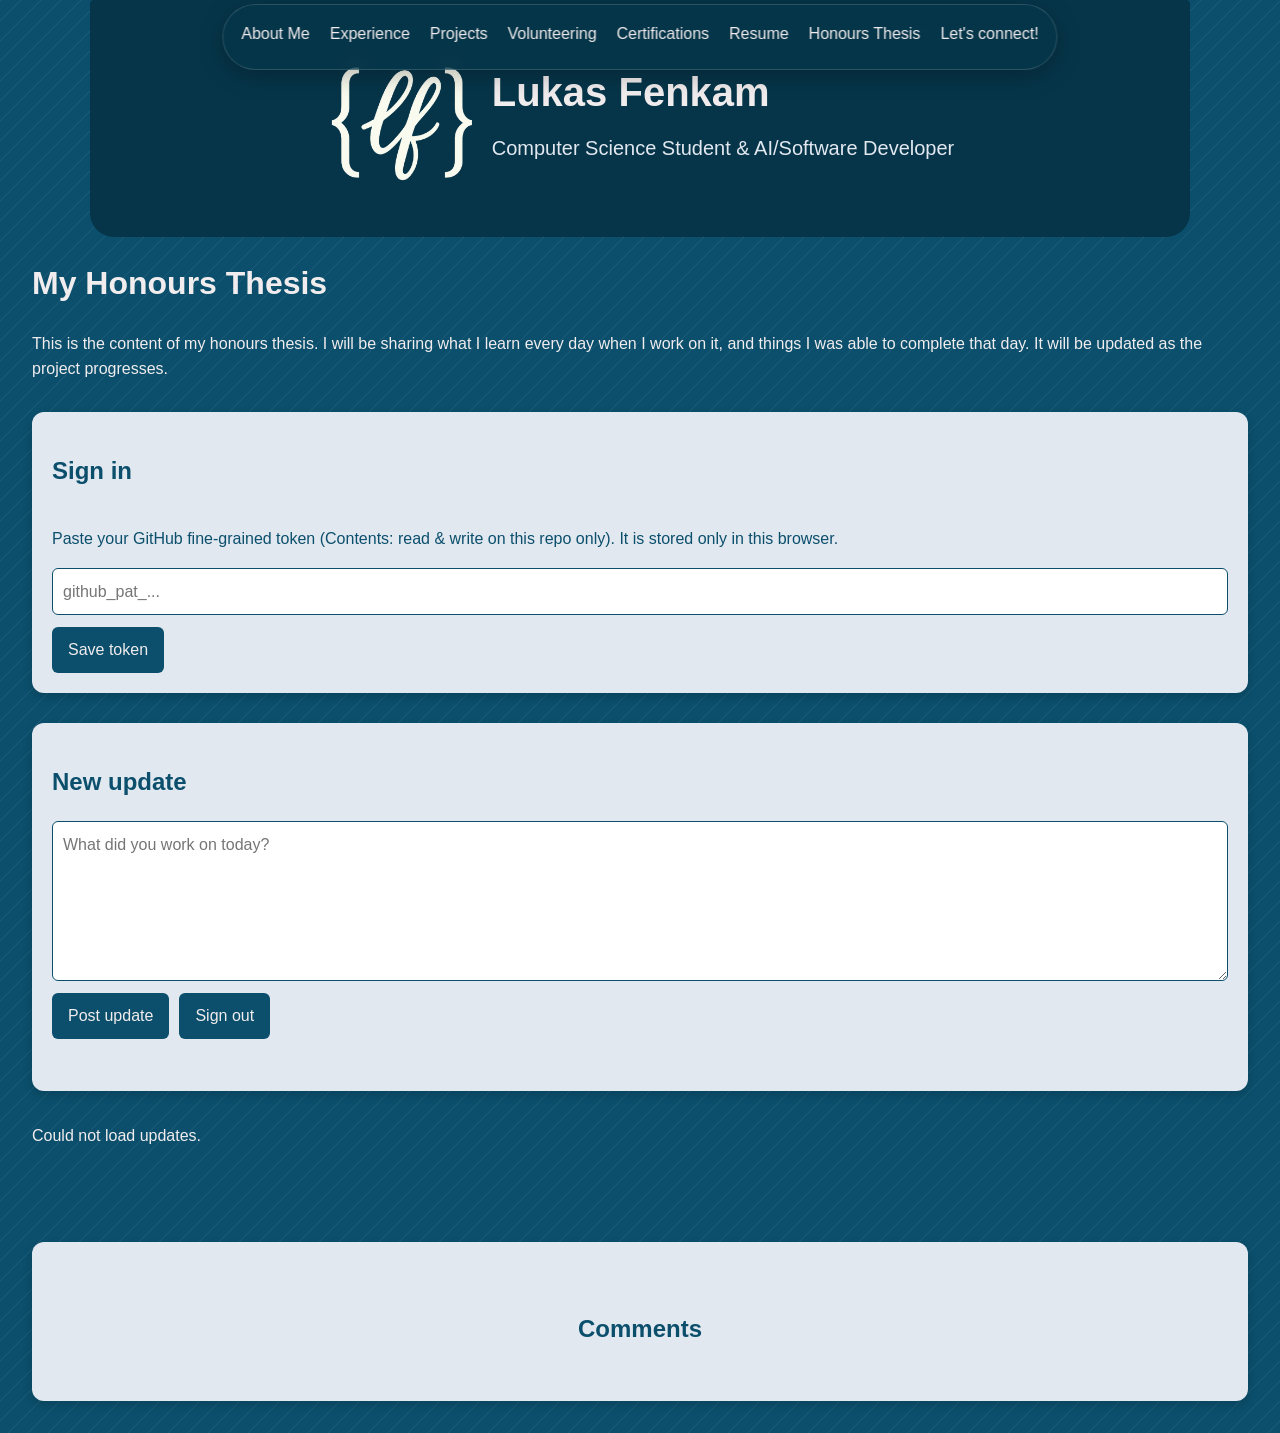
==== thesis.html @ ed62d952 "Add honours thesis page with update log and comments - Add thesis.html, a page for daily thesis prog" ====
<!DOCTYPE html>
<html lang="en">
    <head>
        <meta charset="UTF-8">
        <meta name="viewport" content="width=device-width, initial-scale=1.0">
        <title>My Honours Thesis</title>
        <link rel="stylesheet" href="site%20files/style.css" />
        <style>
            .admin-card { opacity: 100%; height: auto; }
            .admin-card:hover { transform: none; }
            .admin-card textarea, .admin-card input {
                width: 100%;
                padding: 10px;
                border-radius: 6px;
                border: 1px solid #0B4F6C;
                font: inherit;
                margin-bottom: 12px;
            }
            .admin-card textarea { min-height: 160px; resize: vertical; }
            .admin-card button, #thesis-log button { color: #F1EDEE; font: inherit; }
            #thesis-log .card { height: auto; }
            #thesis-log .card p { white-space: pre-wrap; }
            .comments-card { opacity: 100%; height: auto; }
            .comments-card:hover { transform: none; }
        </style>
    </head>
    <body>
        <header>
            <img src="images/biglogo.png" alt="Lukas Fenkam" class="profile-pic" />
            <div class="header-text">
            <h1>Lukas Fenkam</h1>
            <h2>Computer Science Student &amp; AI/Software Developer</h2>

            <nav class="menu-bar">
                <a href="index.html#about" class="nav-link">About Me</a>
                <a href="index.html#experience" class="nav-link">Experience</a>
                <a href="index.html#projects" class="nav-link">Projects</a>
                <a href="index.html#volunteering" class="nav-link">Volunteering</a>
                <a href="index.html#certifications" class="nav-link">Certifications</a>
                <a href="index.html#resume" class="nav-link">Resume</a>
                <a href="index.html#honours-thesis" class="nav-link">Honours Thesis</a>
                <a href="index.html#contact" class="nav-link">Let's connect!</a>
            </nav>
            <button class="hamburger" aria-expanded="false" aria-controls="mobile-menu" aria-label="Open menu">
                <span></span><span></span><span></span>
            </button>
            </div>
        </header>
        <h1>My Honours Thesis</h1>
        <p>This is the content of my honours thesis. I will be sharing what I learn every day when I work on it, and things I was able to complete that day. It will be updated as the project progresses. </p>

        <!-- Only shown when visiting thesis.html#admin -->
        <div class="card admin-card" id="admin-login" hidden>
            <h2>Sign in</h2>
            <p>Paste your GitHub fine-grained token (Contents: read &amp; write on this repo only). It is stored only in this browser.</p>
            <input type="password" id="admin-token" placeholder="github_pat_..." autocomplete="off">
            <button class="project-button" id="admin-save-token">Save token</button>
        </div>

        <!-- Only shown when a token is saved in this browser -->
        <div class="card admin-card" id="admin-editor" hidden>
            <h2>New update</h2>
            <textarea id="admin-text" placeholder="What did you work on today?"></textarea>
            <div class="actions">
                <button class="project-button" id="admin-post">Post update</button>
                <button class="project-button" id="admin-sign-out">Sign out</button>
            </div>
            <p id="admin-status"></p>
        </div>

        <section id="thesis-log">
            <p id="thesis-log-status">Loading updates...</p>
        </section>

        <!-- Comments are stored in this repo's GitHub Discussions via giscus.app -->
        <section id="thesis-comments">
            <div class="card comments-card">
                <h2 class="subtitle">Comments</h2>
                <script src="https://giscus.app/client.js"
                        data-repo="Luke1432/luke1432.github.io"
                        data-repo-id="R_kgDOPzz0ng"
                        data-category="Announcements"
                        data-category-id="DIC_kwDOPzz0ns4DKB-P"
                        data-mapping="pathname"
                        data-strict="1"
                        data-reactions-enabled="1"
                        data-emit-metadata="0"
                        data-input-position="top"
                        data-theme="light"
                        data-lang="en"
                        data-loading="lazy"
                        crossorigin="anonymous"
                        async>
                </script>
            </div>
        </section>

        <script>
            const REPO = 'Luke1432/luke1432.github.io';
            const FILE = 'thesis-entries.json';
            const API = `https://api.github.com/repos/${REPO}/contents/${FILE}`;
            const TOKEN_KEY = 'thesisAdminToken';

            const $ = id => document.getElementById(id);

            function getToken() {
                try { return localStorage.getItem(TOKEN_KEY); } catch { return null; }
            }

            function isAdmin() { return !!getToken(); }

            function setStatus(msg) { $('admin-status').textContent = msg; }

            function formatDate(iso) {
                return new Date(iso).toLocaleString('en-CA', {
                    dateStyle: 'long', timeStyle: 'short', timeZone: 'America/Toronto'
                });
            }

            function renderEntries(entries) {
                const log = $('thesis-log');
                log.innerHTML = '';
                if (!entries.length) {
                    const empty = document.createElement('p');
                    empty.textContent = 'No updates yet.';
                    log.appendChild(empty);
                    return;
                }
                [...entries]
                    .sort((a, b) => new Date(b.date) - new Date(a.date))
                    .forEach(entry => {
                        const card = document.createElement('div');
                        card.className = 'card';
                        const time = document.createElement('h3');
                        time.textContent = formatDate(entry.date);
                        const text = document.createElement('p');
                        text.textContent = entry.text;
                        card.append(time, text);
                        if (isAdmin()) {
                            const del = document.createElement('button');
                            del.className = 'project-button';
                            del.textContent = 'Delete';
                            del.onclick = () => deleteEntry(entry.date);
                            card.appendChild(del);
                        }
                        log.appendChild(card);
                    });
            }

            // GitHub returns file contents as base64; decode/encode as UTF-8 so emoji and accents survive
            function fromBase64(b64) {
                const bytes = Uint8Array.from(atob(b64.replace(/\n/g, '')), c => c.charCodeAt(0));
                return new TextDecoder().decode(bytes);
            }

            function toBase64(str) {
                let binary = '';
                new TextEncoder().encode(str).forEach(b => binary += String.fromCharCode(b));
                return btoa(binary);
            }

            async function github(method, body) {
                const res = await fetch(API + (method === 'GET' ? `?t=${Date.now()}` : ''), {
                    method,
                    headers: {
                        'Authorization': `Bearer ${getToken()}`,
                        'Accept': 'application/vnd.github+json'
                    },
                    body: body ? JSON.stringify(body) : undefined
                });
                if (!res.ok) throw new Error(`GitHub responded ${res.status}`);
                return res.json();
            }

            async function loadFromGitHub() {
                const file = await github('GET');
                return { sha: file.sha, entries: JSON.parse(fromBase64(file.content)) };
            }

            async function saveToGitHub(entries, sha, message) {
                await github('PUT', {
                    message,
                    sha,
                    content: toBase64(JSON.stringify(entries, null, 2) + '\n')
                });
            }

            // Visitors read the published file; when signed in, read straight from GitHub so new posts show immediately
            async function loadEntries() {
                if (isAdmin()) {
                    try {
                        renderEntries((await loadFromGitHub()).entries);
                        return;
                    } catch (err) {
                        setStatus(`Could not reach GitHub (${err.message}). Check your token.`);
                    }
                }
                try {
                    const res = await fetch(FILE, { cache: 'no-store' });
                    renderEntries(await res.json());
                } catch {
                    $('thesis-log').textContent = 'Could not load updates.';
                }
            }

            async function postEntry() {
                const text = $('admin-text').value.trim();
                if (!text) return;
                $('admin-post').disabled = true;
                setStatus('Posting...');
                try {
                    const { sha, entries } = await loadFromGitHub();
                    entries.push({ date: new Date().toISOString(), text });
                    await saveToGitHub(entries, sha, 'Add thesis log entry');
                    $('admin-text').value = '';
                    renderEntries(entries);
                    setStatus('Posted! Visitors will see it in about a minute.');
                } catch (err) {
                    setStatus(`Failed to post (${err.message}).`);
                } finally {
                    $('admin-post').disabled = false;
                }
            }

            async function deleteEntry(date) {
                if (!confirm('Delete this update?')) return;
                setStatus('Deleting...');
                try {
                    const { sha, entries } = await loadFromGitHub();
                    const remaining = entries.filter(e => e.date !== date);
                    await saveToGitHub(remaining, sha, 'Remove thesis log entry');
                    renderEntries(remaining);
                    setStatus('Deleted.');
                } catch (err) {
                    setStatus(`Failed to delete (${err.message}).`);
                }
            }

            function updateAdminView() {
                $('admin-editor').hidden = !isAdmin();
                $('admin-login').hidden = isAdmin() || location.hash !== '#admin';
            }

            $('admin-save-token').onclick = () => {
                const token = $('admin-token').value.trim();
                if (!token) return;
                try { localStorage.setItem(TOKEN_KEY, token); } catch {}
                $('admin-token').value = '';
                history.replaceState(null, '', location.pathname);
                updateAdminView();
                loadEntries();
            };

            $('admin-sign-out').onclick = () => {
                try { localStorage.removeItem(TOKEN_KEY); } catch {}
                updateAdminView();
                loadEntries();
            };

            $('admin-post').onclick = postEntry;
            window.addEventListener('hashchange', updateAdminView);

            updateAdminView();
            loadEntries();
        </script>
    </body>
</html>
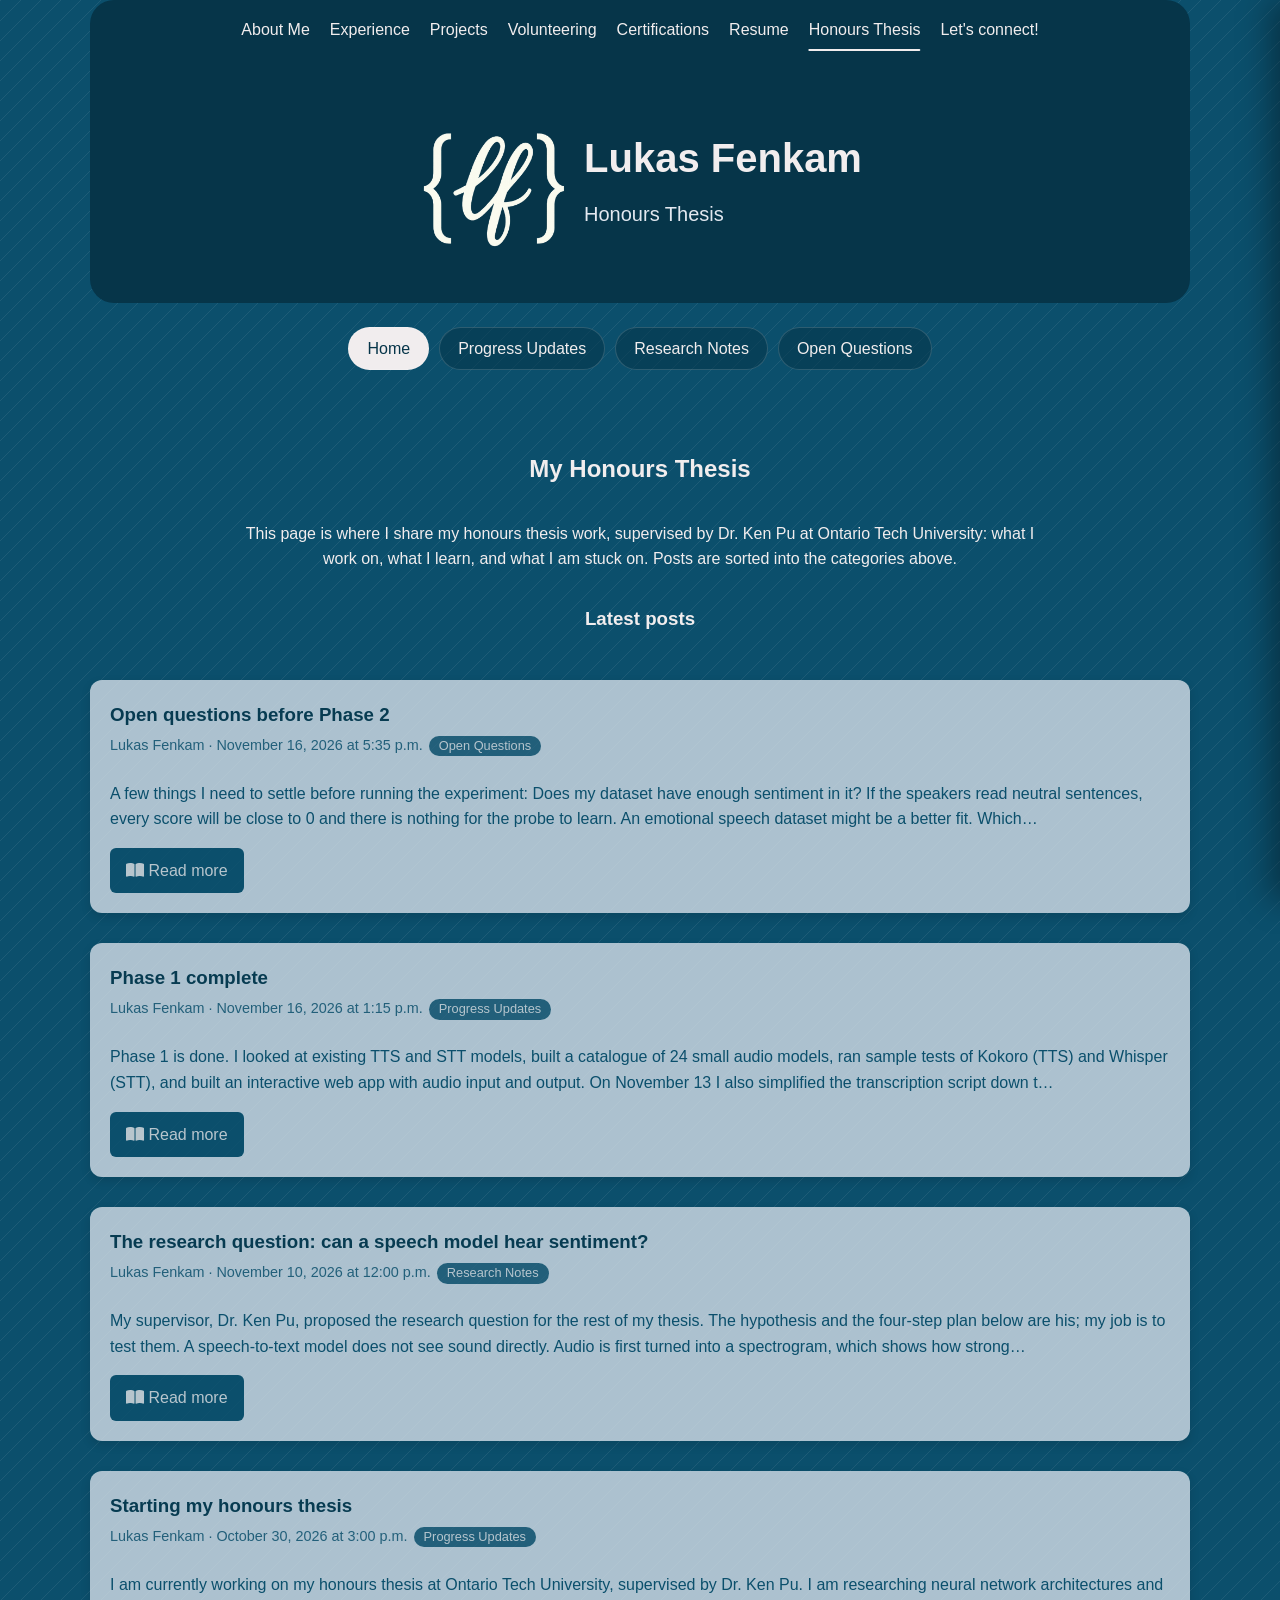
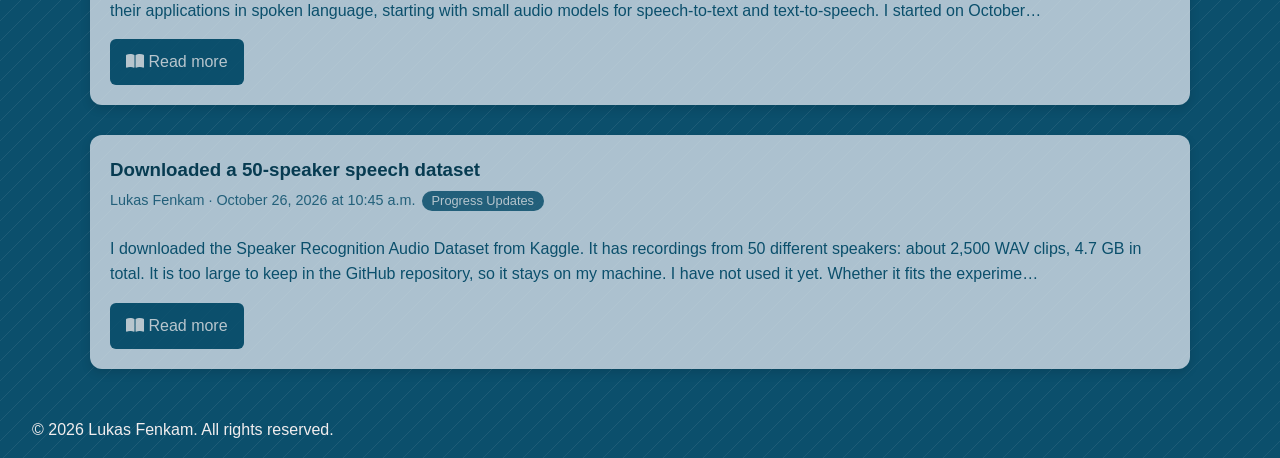
==== commit f6dda505: "Add honours thesis log page - Add thesis.html: a dated log of thesis progress, sorted into   Progres" ====
--- a/thesis.html
+++ b/thesis.html
@@ -1,267 +1,417 @@
 <!DOCTYPE html>
 <html lang="en">
-    <head>
-        <meta charset="UTF-8">
-        <meta name="viewport" content="width=device-width, initial-scale=1.0">
-        <title>My Honours Thesis</title>
-        <link rel="stylesheet" href="site%20files/style.css" />
-        <style>
-            .admin-card { opacity: 100%; height: auto; }
-            .admin-card:hover { transform: none; }
-            .admin-card textarea, .admin-card input {
-                width: 100%;
-                padding: 10px;
-                border-radius: 6px;
-                border: 1px solid #0B4F6C;
-                font: inherit;
-                margin-bottom: 12px;
-            }
-            .admin-card textarea { min-height: 160px; resize: vertical; }
-            .admin-card button, #thesis-log button { color: #F1EDEE; font: inherit; }
-            #thesis-log .card { height: auto; }
-            #thesis-log .card p { white-space: pre-wrap; }
-            .comments-card { opacity: 100%; height: auto; }
-            .comments-card:hover { transform: none; }
-        </style>
-    </head>
-    <body>
-        <header>
-            <img src="images/biglogo.png" alt="Lukas Fenkam" class="profile-pic" />
-            <div class="header-text">
-            <h1>Lukas Fenkam</h1>
-            <h2>Computer Science Student &amp; AI/Software Developer</h2>
-
-            <nav class="menu-bar">
-                <a href="index.html#about" class="nav-link">About Me</a>
-                <a href="index.html#experience" class="nav-link">Experience</a>
-                <a href="index.html#projects" class="nav-link">Projects</a>
-                <a href="index.html#volunteering" class="nav-link">Volunteering</a>
-                <a href="index.html#certifications" class="nav-link">Certifications</a>
-                <a href="index.html#resume" class="nav-link">Resume</a>
-                <a href="index.html#honours-thesis" class="nav-link">Honours Thesis</a>
-                <a href="index.html#contact" class="nav-link">Let's connect!</a>
-            </nav>
-            <button class="hamburger" aria-expanded="false" aria-controls="mobile-menu" aria-label="Open menu">
-                <span></span><span></span><span></span>
-            </button>
-            </div>
-        </header>
-        <h1>My Honours Thesis</h1>
-        <p>This is the content of my honours thesis. I will be sharing what I learn every day when I work on it, and things I was able to complete that day. It will be updated as the project progresses. </p>
-
-        <!-- Only shown when visiting thesis.html#admin -->
-        <div class="card admin-card" id="admin-login" hidden>
-            <h2>Sign in</h2>
-            <p>Paste your GitHub fine-grained token (Contents: read &amp; write on this repo only). It is stored only in this browser.</p>
-            <input type="password" id="admin-token" placeholder="github_pat_..." autocomplete="off">
-            <button class="project-button" id="admin-save-token">Save token</button>
-        </div>
-
-        <!-- Only shown when a token is saved in this browser -->
-        <div class="card admin-card" id="admin-editor" hidden>
-            <h2>New update</h2>
-            <textarea id="admin-text" placeholder="What did you work on today?"></textarea>
-            <div class="actions">
-                <button class="project-button" id="admin-post">Post update</button>
-                <button class="project-button" id="admin-sign-out">Sign out</button>
-            </div>
-            <p id="admin-status"></p>
-        </div>
-
-        <section id="thesis-log">
-            <p id="thesis-log-status">Loading updates...</p>
-        </section>
-
-        <!-- Comments are stored in this repo's GitHub Discussions via giscus.app -->
-        <section id="thesis-comments">
-            <div class="card comments-card">
-                <h2 class="subtitle">Comments</h2>
-                <script src="https://giscus.app/client.js"
-                        data-repo="Luke1432/luke1432.github.io"
-                        data-repo-id="R_kgDOPzz0ng"
-                        data-category="Announcements"
-                        data-category-id="DIC_kwDOPzz0ns4DKB-P"
-                        data-mapping="pathname"
-                        data-strict="1"
-                        data-reactions-enabled="1"
-                        data-emit-metadata="0"
-                        data-input-position="top"
-                        data-theme="light"
-                        data-lang="en"
-                        data-loading="lazy"
-                        crossorigin="anonymous"
-                        async>
-                </script>
-            </div>
-        </section>
-
-        <script>
-            const REPO = 'Luke1432/luke1432.github.io';
-            const FILE = 'thesis-entries.json';
-            const API = `https://api.github.com/repos/${REPO}/contents/${FILE}`;
-            const TOKEN_KEY = 'thesisAdminToken';
-
-            const $ = id => document.getElementById(id);
-
-            function getToken() {
-                try { return localStorage.getItem(TOKEN_KEY); } catch { return null; }
-            }
-
-            function isAdmin() { return !!getToken(); }
-
-            function setStatus(msg) { $('admin-status').textContent = msg; }
-
-            function formatDate(iso) {
-                return new Date(iso).toLocaleString('en-CA', {
-                    dateStyle: 'long', timeStyle: 'short', timeZone: 'America/Toronto'
-                });
-            }
-
-            function renderEntries(entries) {
-                const log = $('thesis-log');
-                log.innerHTML = '';
-                if (!entries.length) {
-                    const empty = document.createElement('p');
-                    empty.textContent = 'No updates yet.';
-                    log.appendChild(empty);
-                    return;
-                }
-                [...entries]
-                    .sort((a, b) => new Date(b.date) - new Date(a.date))
-                    .forEach(entry => {
-                        const card = document.createElement('div');
-                        card.className = 'card';
-                        const time = document.createElement('h3');
-                        time.textContent = formatDate(entry.date);
-                        const text = document.createElement('p');
-                        text.textContent = entry.text;
-                        card.append(time, text);
-                        if (isAdmin()) {
-                            const del = document.createElement('button');
-                            del.className = 'project-button';
-                            del.textContent = 'Delete';
-                            del.onclick = () => deleteEntry(entry.date);
-                            card.appendChild(del);
-                        }
-                        log.appendChild(card);
-                    });
-            }
-
-            // GitHub returns file contents as base64; decode/encode as UTF-8 so emoji and accents survive
-            function fromBase64(b64) {
-                const bytes = Uint8Array.from(atob(b64.replace(/\n/g, '')), c => c.charCodeAt(0));
-                return new TextDecoder().decode(bytes);
-            }
-
-            function toBase64(str) {
-                let binary = '';
-                new TextEncoder().encode(str).forEach(b => binary += String.fromCharCode(b));
-                return btoa(binary);
-            }
-
-            async function github(method, body) {
-                const res = await fetch(API + (method === 'GET' ? `?t=${Date.now()}` : ''), {
-                    method,
-                    headers: {
-                        'Authorization': `Bearer ${getToken()}`,
-                        'Accept': 'application/vnd.github+json'
-                    },
-                    body: body ? JSON.stringify(body) : undefined
-                });
-                if (!res.ok) throw new Error(`GitHub responded ${res.status}`);
-                return res.json();
-            }
-
-            async function loadFromGitHub() {
-                const file = await github('GET');
-                return { sha: file.sha, entries: JSON.parse(fromBase64(file.content)) };
-            }
-
-            async function saveToGitHub(entries, sha, message) {
-                await github('PUT', {
-                    message,
-                    sha,
-                    content: toBase64(JSON.stringify(entries, null, 2) + '\n')
-                });
-            }
-
-            // Visitors read the published file; when signed in, read straight from GitHub so new posts show immediately
-            async function loadEntries() {
-                if (isAdmin()) {
-                    try {
-                        renderEntries((await loadFromGitHub()).entries);
-                        return;
-                    } catch (err) {
-                        setStatus(`Could not reach GitHub (${err.message}). Check your token.`);
-                    }
-                }
-                try {
-                    const res = await fetch(FILE, { cache: 'no-store' });
-                    renderEntries(await res.json());
-                } catch {
-                    $('thesis-log').textContent = 'Could not load updates.';
-                }
-            }
-
-            async function postEntry() {
-                const text = $('admin-text').value.trim();
-                if (!text) return;
-                $('admin-post').disabled = true;
-                setStatus('Posting...');
-                try {
-                    const { sha, entries } = await loadFromGitHub();
-                    entries.push({ date: new Date().toISOString(), text });
-                    await saveToGitHub(entries, sha, 'Add thesis log entry');
-                    $('admin-text').value = '';
-                    renderEntries(entries);
-                    setStatus('Posted! Visitors will see it in about a minute.');
-                } catch (err) {
-                    setStatus(`Failed to post (${err.message}).`);
-                } finally {
-                    $('admin-post').disabled = false;
-                }
-            }
-
-            async function deleteEntry(date) {
-                if (!confirm('Delete this update?')) return;
-                setStatus('Deleting...');
-                try {
-                    const { sha, entries } = await loadFromGitHub();
-                    const remaining = entries.filter(e => e.date !== date);
-                    await saveToGitHub(remaining, sha, 'Remove thesis log entry');
-                    renderEntries(remaining);
-                    setStatus('Deleted.');
-                } catch (err) {
-                    setStatus(`Failed to delete (${err.message}).`);
-                }
-            }
-
-            function updateAdminView() {
-                $('admin-editor').hidden = !isAdmin();
-                $('admin-login').hidden = isAdmin() || location.hash !== '#admin';
-            }
-
-            $('admin-save-token').onclick = () => {
-                const token = $('admin-token').value.trim();
-                if (!token) return;
-                try { localStorage.setItem(TOKEN_KEY, token); } catch {}
-                $('admin-token').value = '';
-                history.replaceState(null, '', location.pathname);
-                updateAdminView();
-                loadEntries();
-            };
-
-            $('admin-sign-out').onclick = () => {
-                try { localStorage.removeItem(TOKEN_KEY); } catch {}
-                updateAdminView();
-                loadEntries();
-            };
-
-            $('admin-post').onclick = postEntry;
-            window.addEventListener('hashchange', updateAdminView);
-
-            updateAdminView();
-            loadEntries();
-        </script>
-    </body>
+
+<head>
+  <meta charset="UTF-8" />
+  <meta name="viewport" content="width=device-width, initial-scale=1, viewport-fit=cover" />
+  <meta name="description" content="Updates and research notes from Lukas Fenkam's honours thesis at Ontario Tech University.">
+  <link rel="stylesheet" href="site%20files/style.css" />
+  <link rel="stylesheet" href="https://cdnjs.cloudflare.com/ajax/libs/font-awesome/6.5.2/css/all.min.css" />
+  <link rel="icon" type="image/png" sizes="171x172" href="images/logo.png" />
+  <link rel="icon" type="image/png" sizes="552x474" href="images/biglogo.png" />
+  <title>Lukas Fenkam | Honours Thesis</title>
+  <style>
+    .thesis {
+      max-width: 1100px;
+      margin: 0 auto;
+    }
+
+    .thesis-tabs {
+      display: flex;
+      flex-wrap: wrap;
+      justify-content: center;
+      gap: 10px;
+      margin-top: 24px;
+    }
+
+    .thesis-tabs button {
+      font: inherit;
+      color: #F1EDEE;
+      background: rgba(6,53,73,0.55);
+      border: 1px solid rgba(255,255,255,0.15);
+      border-radius: 999px;
+      padding: 8px 18px;
+      cursor: pointer;
+      transition: background 0.3s ease;
+    }
+
+    .thesis-tabs button:hover { background: #145A7A; }
+
+    .thesis-tabs button.active {
+      background: #F1EDEE;
+      color: #063549;
+    }
+
+    .thesis .intro {
+      text-align: center;
+      max-width: 800px;
+      margin: 0 auto;
+    }
+
+    .post-list {
+      display: flex;
+      flex-direction: column;
+      gap: 0;
+    }
+
+    .post-card { height: auto; }
+
+    .post-card h3 {
+      text-align: left;
+      margin: 0 0 4px;
+    }
+
+    .post-card h3 a {
+      color: #063549;
+      padding: 0;
+    }
+
+    .post-meta {
+      font-size: 0.9rem;
+      margin: 0 0 8px;
+      opacity: 0.85;
+    }
+
+    .post-tag {
+      display: inline-block;
+      background: #0B4F6C;
+      color: #F1EDEE;
+      border-radius: 999px;
+      padding: 0 10px;
+      margin-left: 6px;
+      font-size: 0.8rem;
+    }
+
+    .post-card .project-button {
+      color: #F1EDEE;
+      font: inherit;
+    }
+
+    /* The open post is for reading, so no fade or hover lift */
+    .post-full {
+      opacity: 100%;
+      height: auto;
+    }
+
+    .post-full:hover { transform: none; }
+
+    /* Keep single line breaks in post bodies, so numbered and dashed lists show one item per line */
+    .post-full p { white-space: pre-line; }
+
+    .post-full h2 {
+      text-align: left;
+      margin: 0 0 4px;
+    }
+
+    .post-links h3 {
+      text-align: left;
+      margin: 20px 0 8px;
+      font-size: 1rem;
+    }
+
+    .post-links .link-row {
+      display: flex;
+      flex-wrap: wrap;
+      gap: 10px;
+    }
+
+    .post-links .project-button {
+      color: #F1EDEE;
+      text-decoration: none;
+      display: inline-block;
+      margin-top: 0;
+    }
+
+    .back-link { margin-top: 16px; }
+
+    .empty {
+      text-align: center;
+      opacity: 0.85;
+    }
+  </style>
+</head>
+
+<body>
+  <header>
+    <img src="images/biglogo.png" alt="Lukas Fenkam" class="profile-pic" />
+    <div class="header-text">
+      <h1>Lukas Fenkam</h1>
+      <h2>Honours Thesis</h2>
+
+      <nav class="menu-bar">
+        <a href="index.html#about" class="nav-link">About Me</a>
+        <a href="index.html#experience" class="nav-link">Experience</a>
+        <a href="index.html#projects" class="nav-link">Projects</a>
+        <a href="index.html#volunteering" class="nav-link">Volunteering</a>
+        <a href="index.html#certifications" class="nav-link">Certifications</a>
+        <a href="index.html#resume" class="nav-link">Resume</a>
+        <a href="thesis.html" class="nav-link" aria-current="page">Honours Thesis</a>
+        <a href="index.html#contact" class="nav-link">Let's connect!</a>
+      </nav>
+      <button class="hamburger" aria-expanded="false" aria-controls="mobile-menu" aria-label="Open menu">
+        <span></span><span></span><span></span>
+      </button>
+    </div>
+  </header>
+  <nav id="mobile-menu" class="mobile-menu" hidden>
+    <a href="index.html#about">About Me</a>
+    <a href="index.html#experience">Experience</a>
+    <a href="index.html#projects">Projects</a>
+    <a href="index.html#volunteering">Volunteering</a>
+    <a href="index.html#certifications">Certifications</a>
+    <a href="index.html#resume">Resume</a>
+    <a href="thesis.html">Honours Thesis</a>
+    <a href="index.html#contact">Let's connect!</a>
+  </nav>
+
+  <main class="thesis">
+    <nav class="thesis-tabs" id="thesis-tabs"></nav>
+
+    <!-- Home: intro and latest posts from every category -->
+    <section id="view-home" hidden>
+      <h2 class="subtitle">My Honours Thesis</h2>
+      <p class="intro">
+        This page is where I share my honours thesis work, supervised by Dr. Ken Pu at Ontario Tech University: what I work on, what I learn,
+        and what I am stuck on. Posts are sorted into the categories above.
+      </p>
+      <h3>Latest posts</h3>
+      <div class="post-list" id="home-posts"></div>
+    </section>
+
+    <!-- One category's posts -->
+    <section id="view-category" hidden>
+      <h2 class="subtitle" id="category-title"></h2>
+      <p class="intro" id="category-description"></p>
+      <div class="post-list" id="category-posts"></div>
+    </section>
+
+    <!-- A single post -->
+    <section id="view-post" hidden>
+      <a href="#" class="back-link" id="back-link"><i class="fa-solid fa-arrow-left"></i> Back</a>
+      <article class="card post-full" id="post-full"></article>
+    </section>
+  </main>
+
+  <button id="backToTop" title="Go to top" aria-label="Back to top">
+    <i class="fa-solid fa-arrow-up"></i>
+  </button>
+
+  <footer>
+    <p>&copy; 2026 Lukas Fenkam. All rights reserved.</p>
+  </footer>
+
+  <script src="site%20files/thesis-posts.js"></script>
+  <script>
+    const $ = id => document.getElementById(id);
+    const EXCERPT_LENGTH = 280;
+
+    // Post dates are written in Toronto time without an offset, so parse them as written
+    function formatDate(date) {
+      const [d, t = "00:00"] = date.split("T");
+      const [y, m, day] = d.split("-").map(Number);
+      const [h, min] = t.split(":").map(Number);
+      return new Date(y, m - 1, day, h, min).toLocaleString("en-CA", {
+        dateStyle: "long", timeStyle: "short"
+      });
+    }
+
+    function categoryName(id) {
+      const cat = THESIS_CATEGORIES.find(c => c.id === id);
+      return cat ? cat.name : id;
+    }
+
+    function newestFirst(posts) {
+      return [...posts].sort((a, b) => b.date.localeCompare(a.date));
+    }
+
+    function createMeta(post) {
+      const meta = document.createElement("p");
+      meta.className = "post-meta";
+      meta.textContent = `Lukas Fenkam · ${formatDate(post.date)}`;
+      const tag = document.createElement("span");
+      tag.className = "post-tag";
+      tag.textContent = categoryName(post.category);
+      meta.appendChild(tag);
+      return meta;
+    }
+
+    function createParagraphs(text) {
+      return text.split(/\n\s*\n/).map(chunk => {
+        const p = document.createElement("p");
+        p.textContent = chunk.trim();
+        return p;
+      });
+    }
+
+    // Optional documentation links under a full post: [{ label, url }, ...]
+    function createLinks(post) {
+      if (!post.links || !post.links.length) return [];
+      const section = document.createElement("div");
+      section.className = "post-links";
+      const heading = document.createElement("h3");
+      heading.textContent = "Documentation & code";
+      const row = document.createElement("div");
+      row.className = "link-row";
+      post.links.forEach(({ label, url }) => {
+        const a = document.createElement("a");
+        a.className = "project-button";
+        a.href = url;
+        a.target = "_blank";
+        a.rel = "noopener";
+        a.innerHTML = '<i class="fa-solid fa-arrow-up-right-from-square"></i> ';
+        a.append(label);
+        row.appendChild(a);
+      });
+      section.append(heading, row);
+      return [section];
+    }
+
+    function createPostCard(post) {
+      const card = document.createElement("div");
+      card.className = "card post-card";
+
+      const title = document.createElement("h3");
+      const link = document.createElement("a");
+      link.href = `#post/${post.id}`;
+      link.textContent = post.title;
+      title.appendChild(link);
+
+      const excerpt = document.createElement("p");
+      excerpt.textContent = post.body.length > EXCERPT_LENGTH
+        ? post.body.slice(0, EXCERPT_LENGTH).trimEnd() + "…"
+        : post.body;
+
+      const open = document.createElement("button");
+      open.className = "project-button";
+      open.innerHTML = '<i class="fa-solid fa-book-open"></i> Read more';
+      open.onclick = () => { location.hash = `post/${post.id}`; };
+
+      card.append(title, createMeta(post), excerpt, open);
+      return card;
+    }
+
+    function renderList(container, posts) {
+      container.innerHTML = "";
+      if (!posts.length) {
+        const empty = document.createElement("p");
+        empty.className = "empty";
+        empty.textContent = "No posts here yet.";
+        container.appendChild(empty);
+        return;
+      }
+      newestFirst(posts).forEach(post => container.appendChild(createPostCard(post)));
+    }
+
+    function renderTabs(activeId) {
+      const tabs = $("thesis-tabs");
+      tabs.innerHTML = "";
+      [{ id: "home", name: "Home" }, ...THESIS_CATEGORIES].forEach(cat => {
+        const btn = document.createElement("button");
+        btn.textContent = cat.name;
+        if (cat.id === activeId) btn.classList.add("active");
+        btn.onclick = () => { location.hash = cat.id === "home" ? "" : cat.id; };
+        tabs.appendChild(btn);
+      });
+    }
+
+    function showView(name) {
+      ["home", "category", "post"].forEach(v => { $(`view-${v}`).hidden = v !== name; });
+      window.scrollTo(0, 0);
+    }
+
+    function showHome() {
+      renderTabs("home");
+      renderList($("home-posts"), newestFirst(THESIS_POSTS).slice(0, 5));
+      showView("home");
+    }
+
+    function showCategory(cat) {
+      renderTabs(cat.id);
+      $("category-title").textContent = cat.name;
+      $("category-description").textContent = cat.description;
+      renderList($("category-posts"), THESIS_POSTS.filter(p => p.category === cat.id));
+      showView("category");
+    }
+
+    function showPost(post) {
+      renderTabs(post.category);
+      const article = $("post-full");
+      article.innerHTML = "";
+      const title = document.createElement("h2");
+      title.textContent = post.title;
+      article.append(title, createMeta(post), ...createParagraphs(post.body), ...createLinks(post));
+      $("back-link").href = `#${post.category}`;
+      document.title = `${post.title} | Lukas Fenkam`;
+      showView("post");
+    }
+
+    // Routes: "" -> home, "#<category>" -> category list, "#post/<id>" -> single post
+    function route() {
+      document.title = "Lukas Fenkam | Honours Thesis";
+      const hash = decodeURIComponent(location.hash.slice(1));
+      if (hash.startsWith("post/")) {
+        const post = THESIS_POSTS.find(p => p.id === hash.slice(5));
+        if (post) return showPost(post);
+      }
+      const cat = THESIS_CATEGORIES.find(c => c.id === hash);
+      if (cat) return showCategory(cat);
+      showHome();
+    }
+
+    window.addEventListener("hashchange", route);
+    route();
+  </script>
+  <script>
+    (function () {
+      const nav = document.querySelector(".menu-bar");
+      const backToTopBtn = $("backToTop");
+
+      function setNavPaddingVar() {
+        document.documentElement.style.setProperty("--nav-h", (nav.offsetHeight || 0) + "px");
+      }
+
+      function onScroll() {
+        const y = window.scrollY || 0;
+        nav.classList.toggle("scrolled", y > 50);
+        nav.classList.toggle("at-top", y <= 2);
+        backToTopBtn.classList.toggle("show", y > 400);
+      }
+
+      backToTopBtn.addEventListener("click", () => window.scrollTo({ top: 0, behavior: "smooth" }));
+      window.addEventListener("scroll", onScroll, { passive: true });
+      window.addEventListener("resize", setNavPaddingVar);
+      window.addEventListener("load", () => { setNavPaddingVar(); onScroll(); });
+    })();
+  </script>
+  <script>
+    (function () {
+      const btn = document.querySelector(".hamburger");
+      const panel = document.getElementById("mobile-menu");
+      if (!btn || !panel) return;
+
+      function openMenu() {
+        panel.hidden = false;
+        requestAnimationFrame(() => panel.classList.add("open"));
+        btn.setAttribute("aria-expanded", "true");
+        document.body.style.overflow = "hidden";
+      }
+
+      function closeMenu() {
+        panel.classList.remove("open");
+        btn.setAttribute("aria-expanded", "false");
+        document.body.style.overflow = "";
+        setTimeout(() => { panel.hidden = true; }, 200);
+      }
+
+      btn.addEventListener("click", () => {
+        panel.classList.contains("open") ? closeMenu() : openMenu();
+      });
+
+      panel.querySelectorAll("a").forEach(a => a.addEventListener("click", closeMenu));
+      window.addEventListener("keydown", (e) => { if (e.key === "Escape") closeMenu(); });
+      window.addEventListener("resize", () => { if (window.innerWidth > 768) closeMenu(); });
+    })();
+  </script>
+</body>
+
 </html>
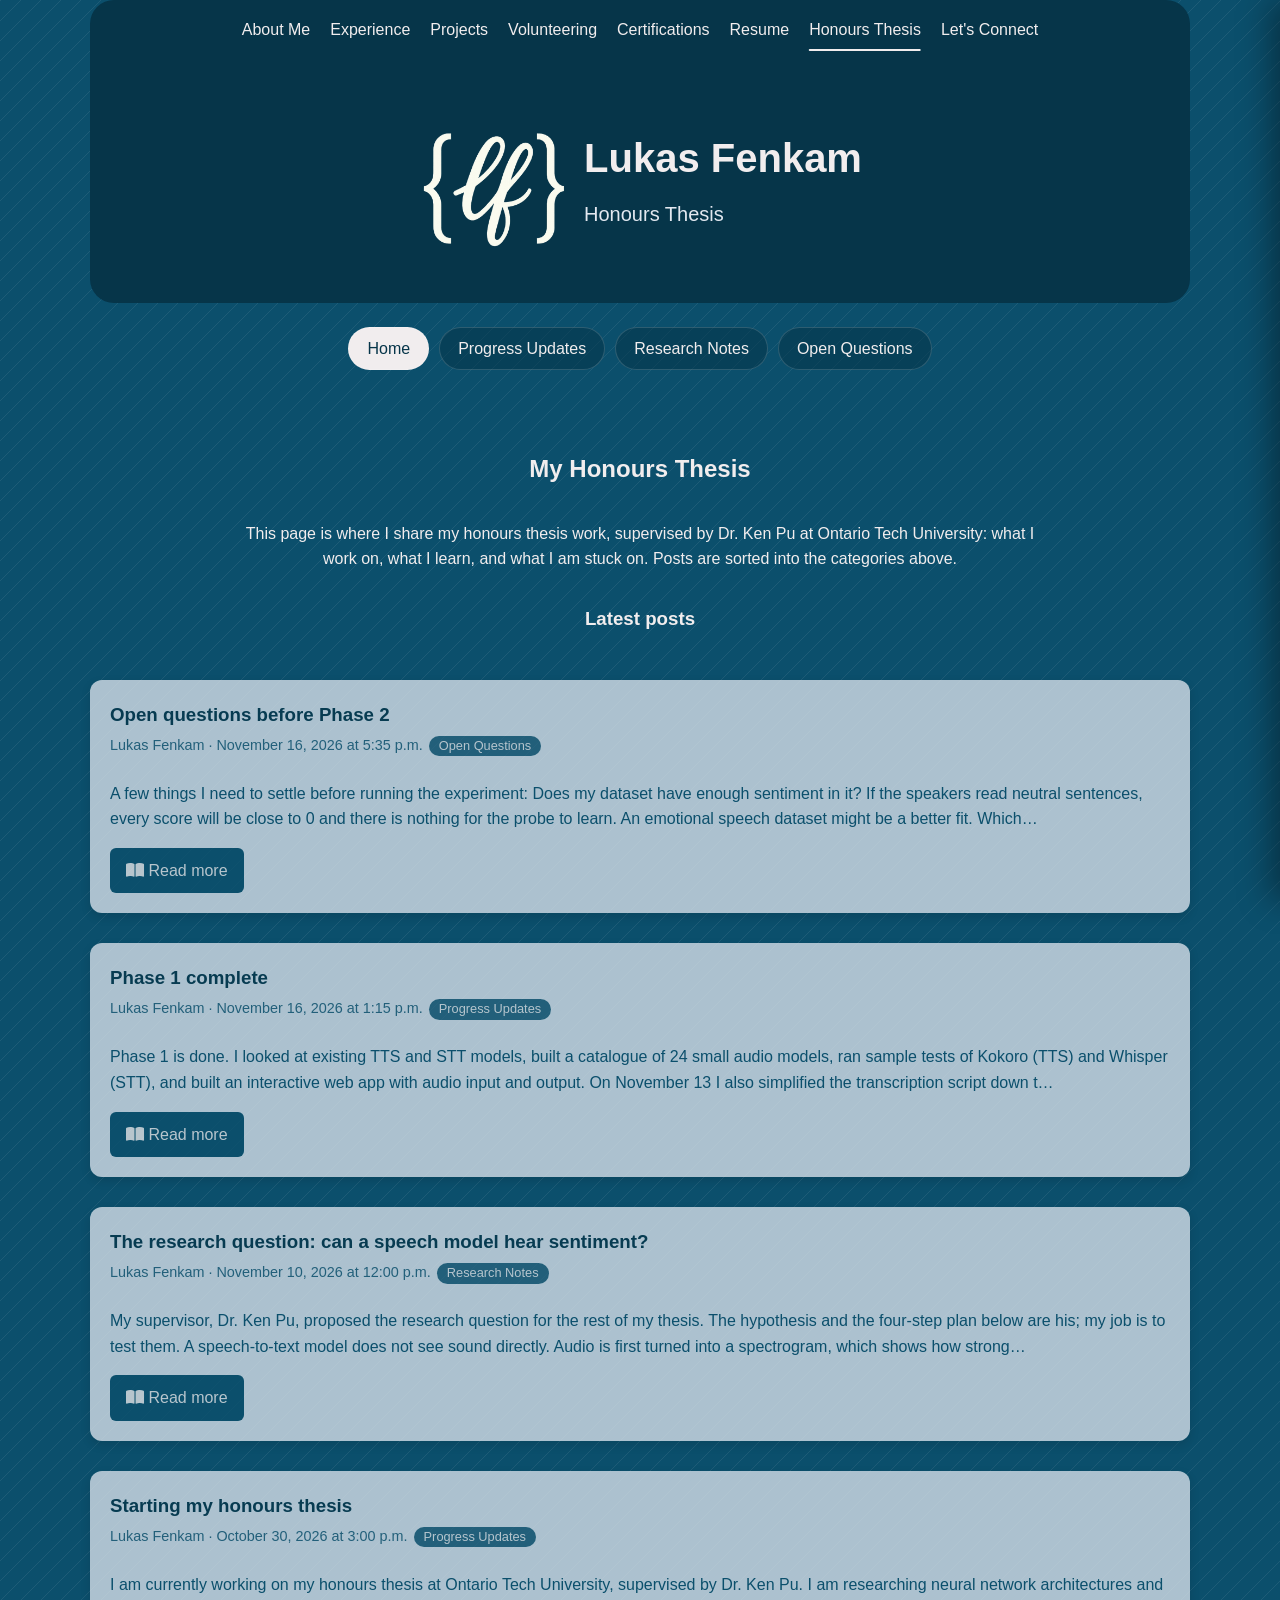
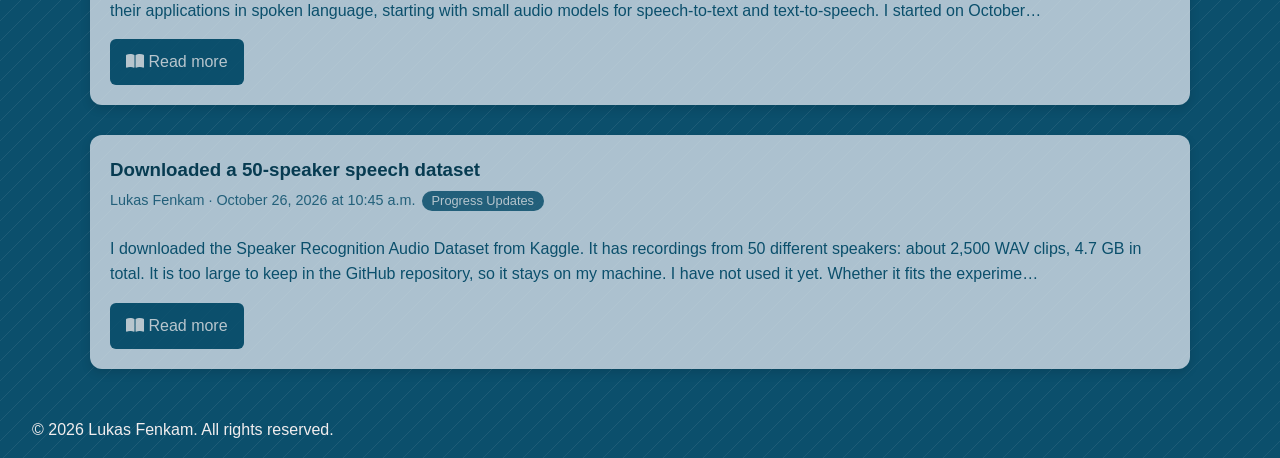
==== commit f8a96420: "eposition portfolio for full-time roles and clean up details - Rewrite tagline and About section: fi" ====
--- a/thesis.html
+++ b/thesis.html
@@ -146,7 +146,7 @@
         <a href="index.html#certifications" class="nav-link">Certifications</a>
         <a href="index.html#resume" class="nav-link">Resume</a>
         <a href="thesis.html" class="nav-link" aria-current="page">Honours Thesis</a>
-        <a href="index.html#contact" class="nav-link">Let's connect!</a>
+        <a href="index.html#contact" class="nav-link">Let's Connect</a>
       </nav>
       <button class="hamburger" aria-expanded="false" aria-controls="mobile-menu" aria-label="Open menu">
         <span></span><span></span><span></span>
@@ -161,7 +161,7 @@
     <a href="index.html#certifications">Certifications</a>
     <a href="index.html#resume">Resume</a>
     <a href="thesis.html">Honours Thesis</a>
-    <a href="index.html#contact">Let's connect!</a>
+    <a href="index.html#contact">Let's Connect</a>
   </nav>
 
   <main class="thesis">
